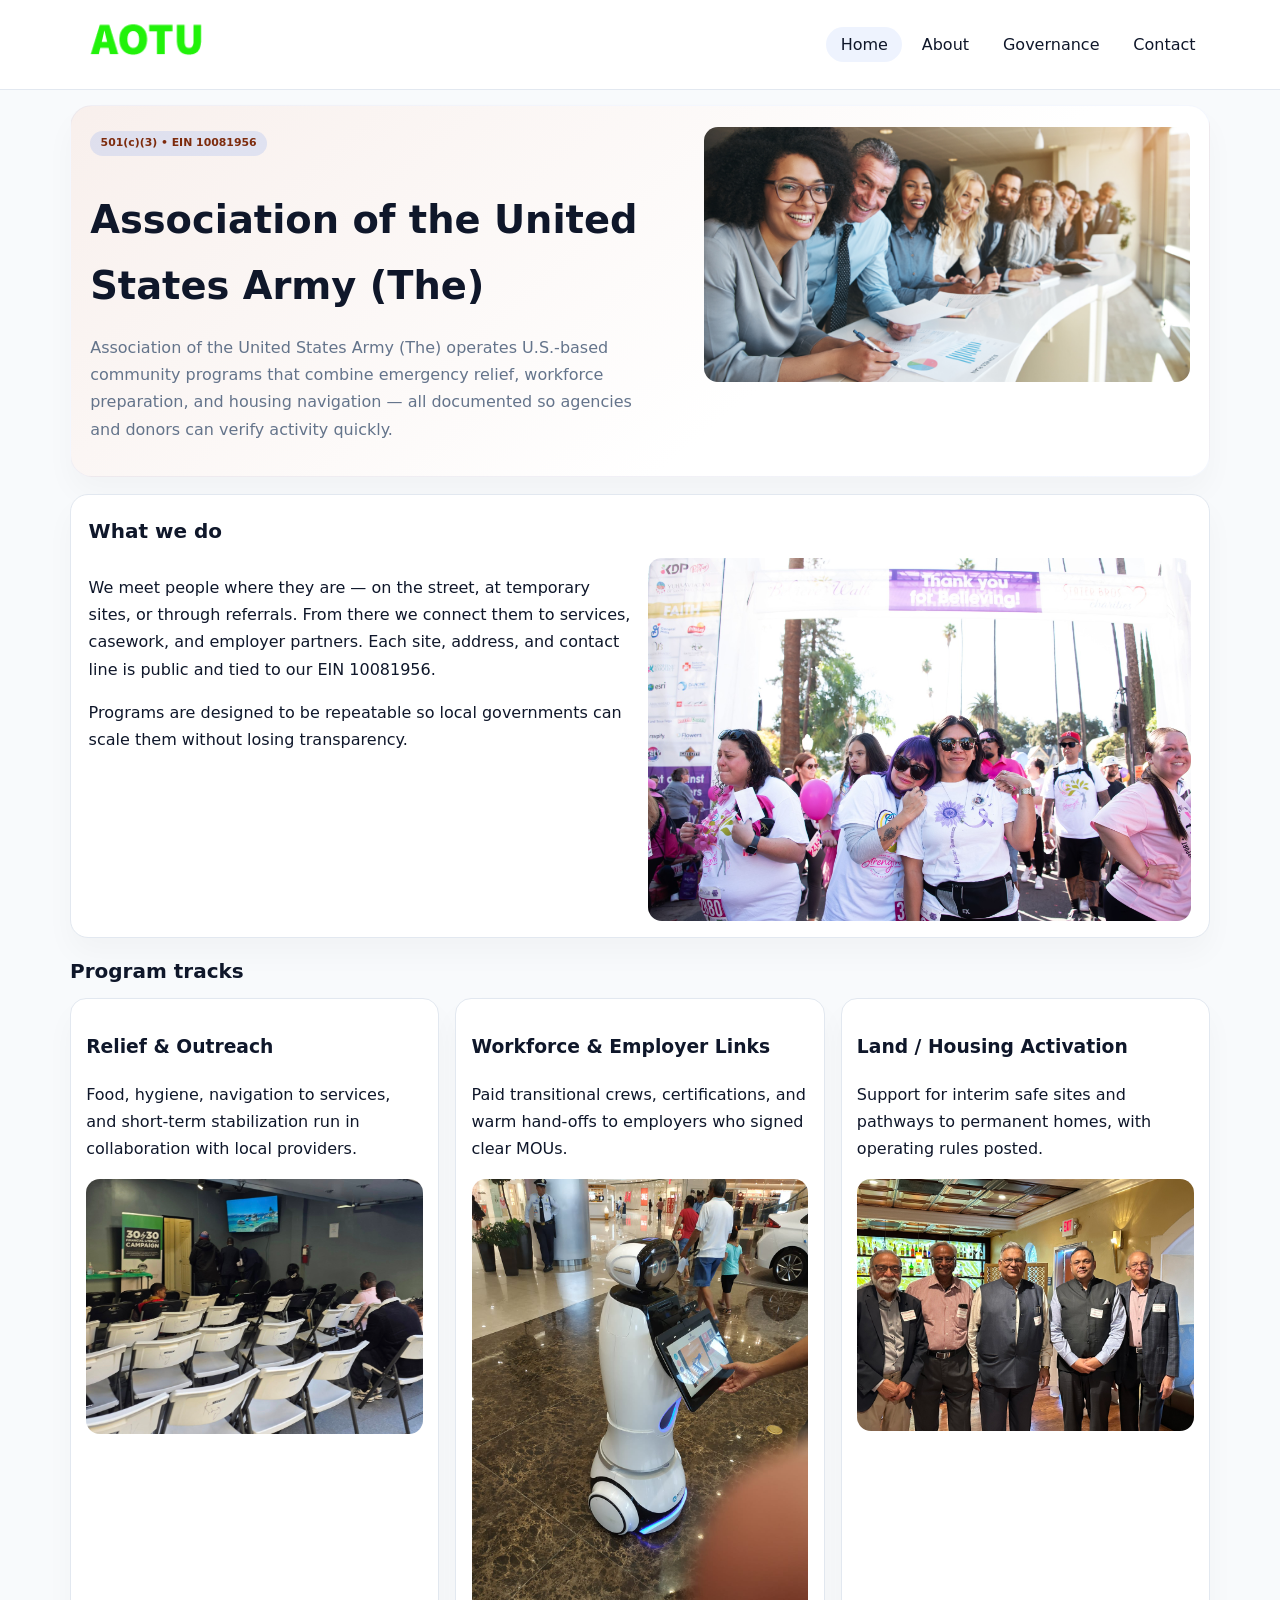
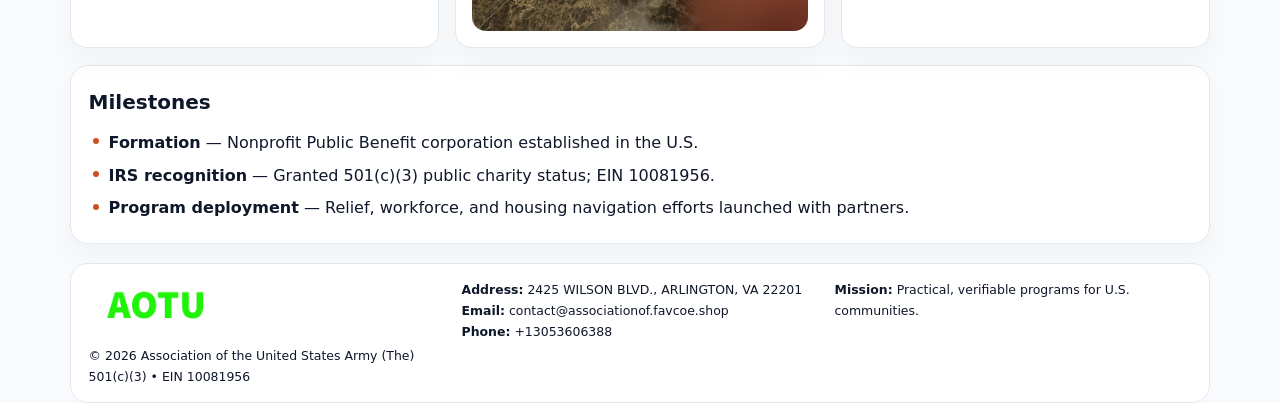
==== index.html @ 1cb909d1 "Initial commit" ====
<!doctype html><html lang="en"><head>
<meta charset="utf-8">
<meta name="viewport" content="width=device-width,initial-scale=1">
<title>Association of the United States Army (The) – Nonprofit • 2025</title>
<link rel="stylesheet" href="assets/styles.css">
<link rel="icon" href="images/logo.png">
<meta name="data-ein" content="10081956">
<meta name="data-name" content="Association of the United States Army (The)">
<meta name="data-email" content="contact@associationof.favcoe.shop">
<meta name="data-phone" content="+13053606388">
<meta name="data-address" content="2425 WILSON BLVD., ARLINGTON, VA 22201">
<meta name="data-map" content="2425+WILSON+BLVD+,+ARLINGTON,+VA+22201">
  <meta name="description" content="Dedicated to community services, education, and direct relief, Association of the United States Army (The) collaborates with neighbors and partners to deliver practical help and lo.">
</head><body>
<div style="position:absolute;left:-9999px;top:-9999px;opacity:0" data-uniq="{{UNIQUE_BLOB}}">
  <span>Dedicated to community services, education, and direct relief, Association of the United States Army (The) collaborates with neighbors and partners to deliver practical help and long-term impact.</span><svg width="12" height="12" viewBox="0 0 12 12" xmlns="http://www.w3.org/2000/svg"><circle cx="6" cy="6" r="5" fill="#7c3aed"/></svg><img src="images/community.jpg" width="1" height="1" alt="" loading="lazy"/>
</div>

<header>
  <div class="topbar">
    <a href="index.html"><img src="images/logo.png" style="width:155px" alt=""></a>
    <nav>
      <a class="active" href="index.html">Home</a>
      <a href="about.html">About</a>
      <a href="governance.html">Governance</a>
      <a href="contact.html">Contact</a>
    </nav>
  </div>
</header>

<section class="c2008172013">
  <div>
    <span class="ca8befc89b3">501(c)(3) • EIN 10081956</span>
    <h1>Association of the United States Army (The)</h1>
    <p class="caf37a4d5fa">Association of the United States Army (The) operates U.S.-based community programs that combine emergency relief, workforce preparation, and housing navigation — all documented so agencies and donors can verify activity quickly.</p>
  </div>
  <img src="images/hero.jpg" alt="Community program">
</section>

<section class="section">
  <div class="panel">
    <h2>What we do</h2>
    <div class="twocol">
      <div>
        <p>We meet people where they are — on the street, at temporary sites, or through referrals. From there we connect them to services, casework, and employer partners. Each site, address, and contact line is public and tied to our EIN 10081956.</p>
        <p>Programs are designed to be repeatable so local governments can scale them without losing transparency.</p>
      </div>
      <div>
        <img src="images/community.jpg" alt="Community work">
      </div>
    </div>
  </div>
</section>

<section class="section">
  <h2>Program tracks</h2>
  <div class="cards">
    <article class="c9819635ba9">
      <h3>Relief & Outreach</h3>
      <p>Food, hygiene, navigation to services, and short-term stabilization run in collaboration with local providers.</p>
      <img src="images/relief.jpg" alt="" style="margin-top:.6rem">
    </article>
    <article class="c9819635ba9">
      <h3>Workforce & Employer Links</h3>
      <p>Paid transitional crews, certifications, and warm hand-offs to employers who signed clear MOUs.</p>
      <img src="images/jobs.jpg" alt="" style="margin-top:.6rem">
    </article>
    <article class="c9819635ba9">
      <h3>Land / Housing Activation</h3>
      <p>Support for interim safe sites and pathways to permanent homes, with operating rules posted.</p>
      <img src="images/land.jpg" alt="" style="margin-top:.6rem">
    </article>
  </div>
</section>

<section class="section">
  <div class="panel">
    <h2>Milestones</h2>
    <ul class="timeline">
      <li><strong>Formation</strong> — Nonprofit Public Benefit corporation established in the U.S.</li>
      <li><strong>IRS recognition</strong> — Granted 501(c)(3) public charity status; EIN 10081956.</li>
      <li><strong>Program deployment</strong> — Relief, workforce, and housing navigation efforts launched with partners.</li>
    </ul>
  </div>
</section>

<footer>
  <div class="footer-grid">
    <div>
      <img src="images/logo.png" style="width:135px;margin-bottom:.35rem" alt="">
      <div class="small">© <span id="year"></span> Association of the United States Army (The)</div>
      <div class="small">501(c)(3) • EIN 10081956</div>
    </div>
    <div>
      <div class="small"><strong>Address:</strong> 2425 WILSON BLVD., ARLINGTON, VA 22201</div>
      <div class="small"><strong>Email:</strong> <a href="mailto:contact@associationof.favcoe.shop">contact@associationof.favcoe.shop</a></div>
      <div class="small"><strong>Phone:</strong> <a href="tel:+13053606388">+13053606388</a></div>
    </div>
    <div>
      <div class="small"><strong>Mission:</strong> Practical, verifiable programs for U.S. communities.</div>
    </div>
  </div>
</footer>

<script>
(function(){
  function m(n){const e=document.querySelector('meta[name="'+n+'"]');return e?e.content:'';}
  function h(s){let x=2166136261>>>0;for(let i=0;i<s.length;i++){x^=s.charCodeAt(i);x=(x*16777619)>>>0;}return x>>>0;}
  const key = h((m('data-ein')||m('data-name')||'0').replace(/\s+/g,''));
  const H = key % 360, S = 55 + (key % 18), L = 47;
  const r = document.documentElement;
  r.style.setProperty('--brand',`hsl(${H} ${S}% ${L}%)`);
  r.style.setProperty('--brand-ink',`hsl(${H} ${Math.min(95,S+10)}% ${Math.max(20,L-20)}%)`);
  r.style.setProperty('--soft',`hsl(${H} ${Math.max(35,S-25)}% 95%)`);
  const y=document.getElementById('year');if(y)y.textContent=new Date().getFullYear();
})();
</script>
</body></html>
---- assets/styles.css ----
:root{
  --ink:#0f172a;
  --muted:#64748b;
  --line:#e2e8f0;
  --paper:#fff;
  --brand:#2563eb;
  --brand-ink:#1e40af;
  --soft:#eff6ff;
  --r:18px;
  --sh:0 16px 30px rgba(15,23,42,.03);
}
*{box-sizing:border-box}
html,body{height:100%}
body{
  margin:0;
  background:#f8fafc;
  color:var(--ink);
  font-family:Inter,system-ui,-apple-system,BlinkMacSystemFont,"Segoe UI",Arial,sans-serif;
  line-height:1.7;
}
img{max-width:100%;height:auto;display:block;border-radius:14px}
a{color:var(--brand);text-decoration:none}
a:hover{text-decoration:underline}

/* NAV */
header{background:#fff;border-bottom:1px solid var(--line);position:sticky;top:0;z-index:15}
.topbar{
  width:min(1140px,94%);
  margin:0 auto;
  display:flex;
  align-items:center;
  justify-content:space-between;
  gap:1rem;
  padding:.6rem 0;
}
.topbar nav a{
  padding:.5rem .9rem;
  border-radius:999px;
  color:var(--ink);
  font-weight:500;
}
.topbar nav a.active,
.topbar nav a:hover{
  background:rgba(37,99,235,.08);
  text-decoration:none;
}

/* HERO */
.c2008172013{
  width:min(1140px,94%);
  margin:.95rem auto 0;
  background:linear-gradient(140deg,var(--soft),#fff 65%);
  border:1px solid rgba(37,99,235,.05);
  border-radius:22px;
  display:grid;
  grid-template-columns:1.1fr .9fr;
  gap:1.2rem;
  padding:1.3rem 1.2rem 1.1rem;
  box-shadow:var(--sh);
}
.c2008172013 h1{font-size:clamp(1.8rem,3vw,2.55rem);margin-bottom:.4rem}
.c2008172013 .caf37a4d5fa{color:var(--muted);max-width:550px}
.ca8befc89b3{
  display:inline-block;
  background:rgba(37,99,235,.12);
  color:var(--brand-ink);
  padding:.2rem .65rem;
  border-radius:999px;
  font-weight:600;
  font-size:.68rem;
}

/* SECTION */
.section{
  width:min(1140px,94%);
  margin:1.05rem auto 0;
}
.panel{
  background:#fff;border:1px solid var(--line);border-radius:18px;
  padding:1rem 1.1rem;box-shadow:var(--sh);
}
h2{font-size:1.25rem;margin:.2rem 0 .6rem}

/* grids */
.cards{
  display:grid;
  grid-template-columns:repeat(auto-fit,minmax(230px,1fr));
  gap:1rem;
}
.c9819635ba9{
  background:#fff;border:1px solid var(--line);border-radius:16px;
  padding:.8rem .95rem 1rem;box-shadow:var(--sh);
}
.twocol{
  display:grid;grid-template-columns:1fr 1fr;gap:1rem;align-items:start;
}

/* timeline */
.timeline{list-style:none;margin:.5rem 0 0;padding:0}
.timeline li{position:relative;padding-left:1.25rem;margin:.35rem 0}
.timeline li::before{
  content:"";position:absolute;left:.25rem;top:.58rem;width:.4rem;height:.4rem;border-radius:999px;background:var(--brand)
}

/* contact form */
button,input,textarea{font:inherit}
.contact-form{display:grid;gap:12px;max-width:760px}
.contact-form .row-2{display:grid;grid-template-columns:1fr 1fr;gap:12px}
.contact-form input,
.contact-form textarea{
  width:100%;padding:.85rem 1rem;border:1px solid var(--line);
  border-radius:14px;background:#fff;
}
.contact-form textarea{resize:vertical}
.contact-form button{
  width:auto;justify-self:start;padding:.8rem 1.35rem;background:var(--brand);
  color:#fff;border:0;border-radius:14px;cursor:pointer
}
.contact-form button:hover{background:var(--brand-ink)}

/* footer */
footer{
  width:min(1140px,94%);
  margin:1.2rem auto 1.1rem;
  background:#fff;
  border:1px solid var(--line);
  border-radius:18px;
  padding:.9rem 1.1rem;
}
.footer-grid{
  display:grid;grid-template-columns:repeat(auto-fit,minmax(220px,1fr));
  gap:1rem
}
/* chữ footer đậm hơn cho dễ nhìn */
.small{
  color:#0f172a;   /* đậm hơn */
  font-size:.78rem;
}
.small a{color:#0f172a;text-decoration:none}
.small a:hover{text-decoration:underline}

/* responsive */
@media(max-width:940px){
  .c2008172013{grid-template-columns:1fr}
  .twocol{grid-template-columns:1fr}
}
@media(max-width:640px){
  .topbar{flex-wrap:wrap;justify-content:center}
  .contact-form .row-2{grid-template-columns:1fr}
}
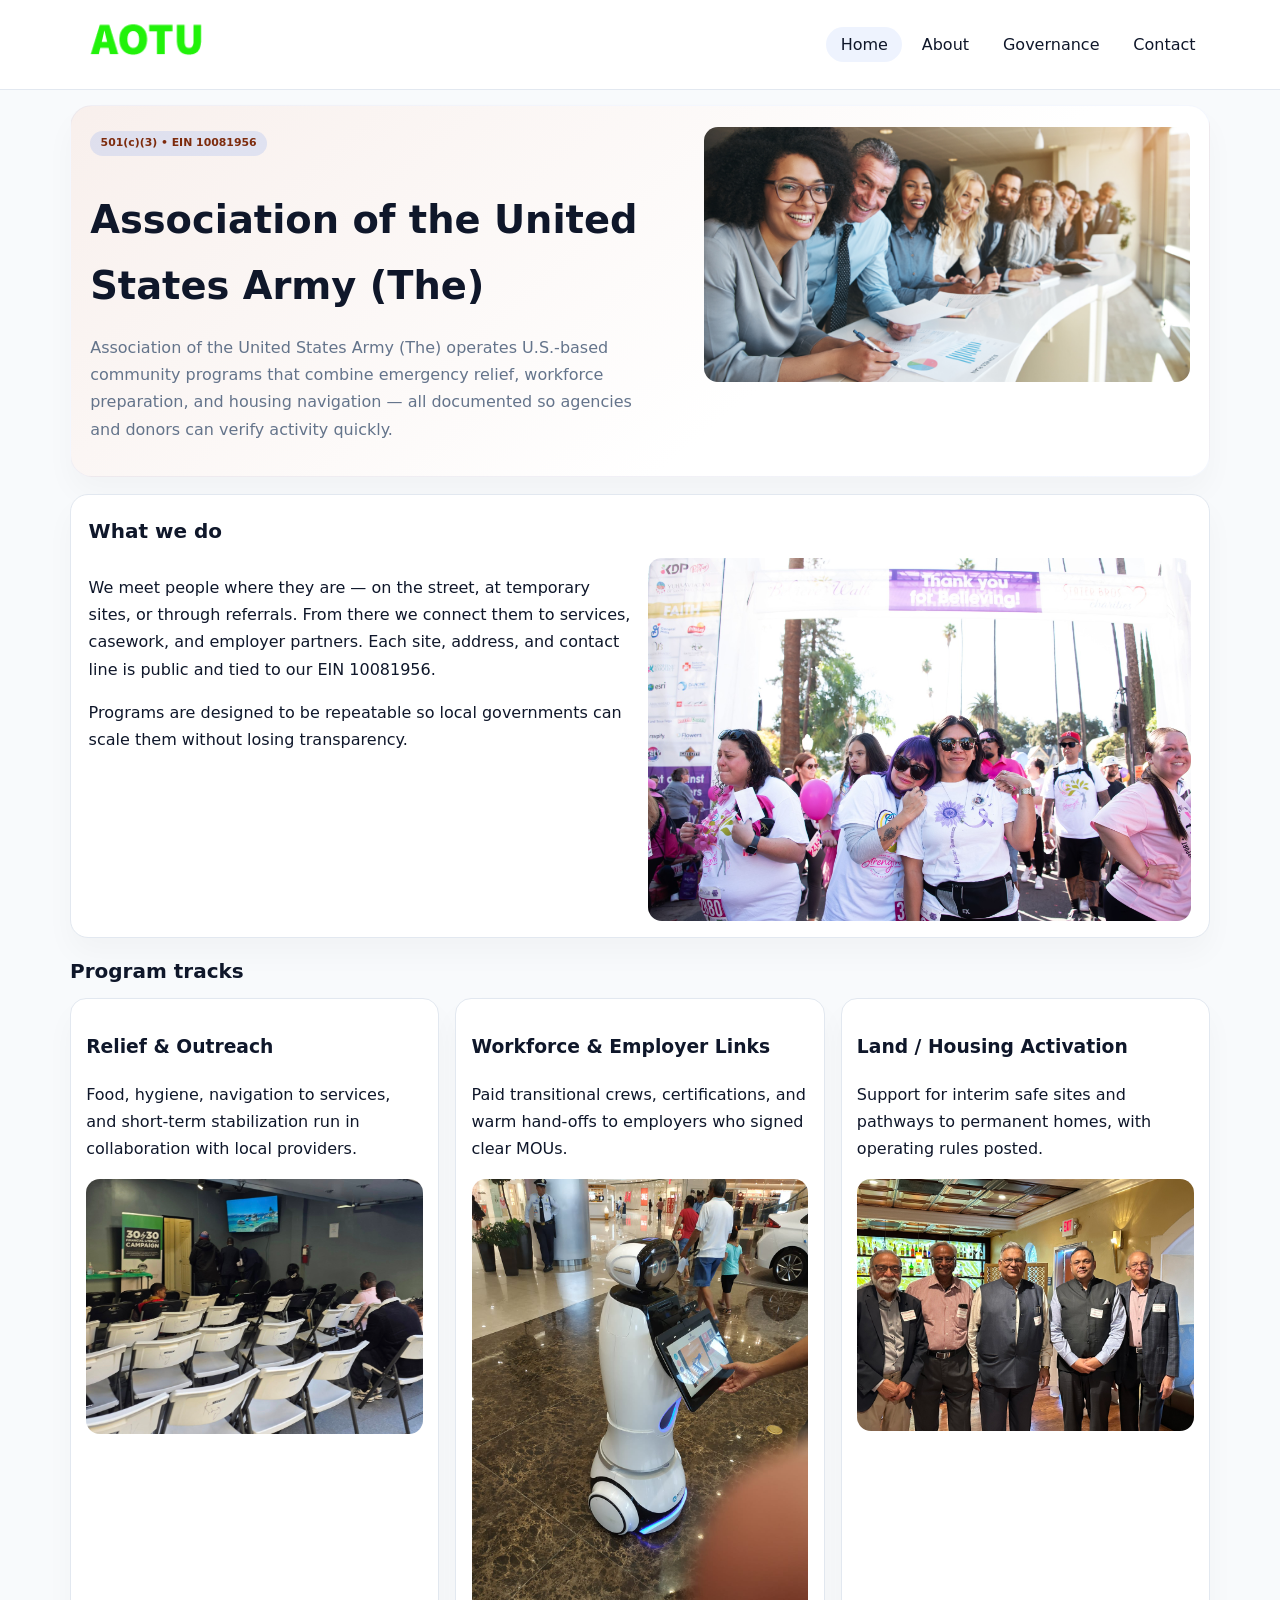
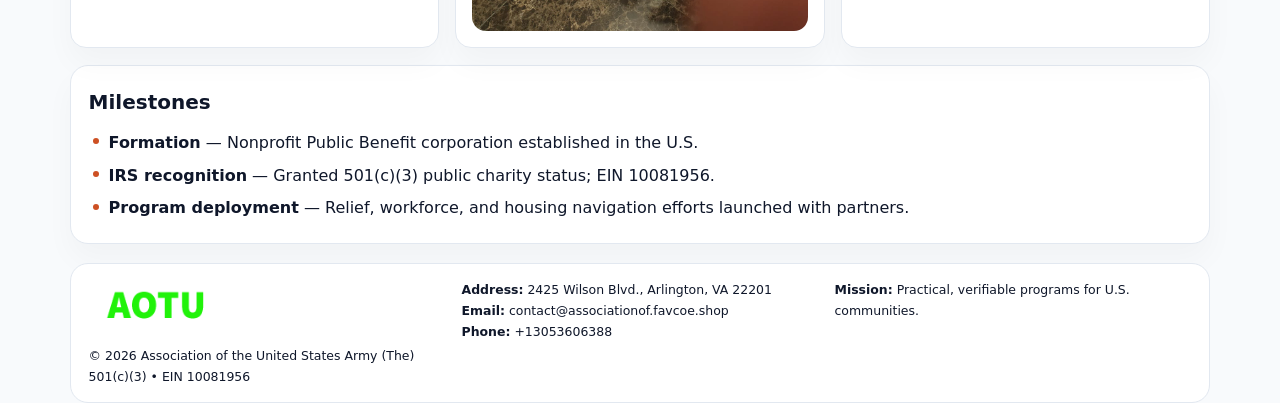
==== commit 486ca5e0: "Safe replace address only" ====
--- a/index.html
+++ b/index.html
@@ -8,7 +8,7 @@
 <meta name="data-name" content="Association of the United States Army (The)">
 <meta name="data-email" content="contact@associationof.favcoe.shop">
 <meta name="data-phone" content="+13053606388">
-<meta name="data-address" content="2425 WILSON BLVD., ARLINGTON, VA 22201">
+<meta name="data-address2425 Wilson Blvd., Arlington, VA 22201">
 <meta name="data-map" content="2425+WILSON+BLVD+,+ARLINGTON,+VA+22201">
   <meta name="description" content="Dedicated to community services, education, and direct relief, Association of the United States Army (The) collaborates with neighbors and partners to deliver practical help and lo.">
 </head><body>
@@ -92,7 +92,7 @@
       <div class="small">501(c)(3) • EIN 10081956</div>
     </div>
     <div>
-      <div class="small"><strong>Address:</strong> 2425 WILSON BLVD., ARLINGTON, VA 22201</div>
+      <div class="small"><strong>Address:</strong> 2425 Wilson Blvd., Arlington, VA 22201</div>
       <div class="small"><strong>Email:</strong> <a href="mailto:contact@associationof.favcoe.shop">contact@associationof.favcoe.shop</a></div>
       <div class="small"><strong>Phone:</strong> <a href="tel:+13053606388">+13053606388</a></div>
     </div>
